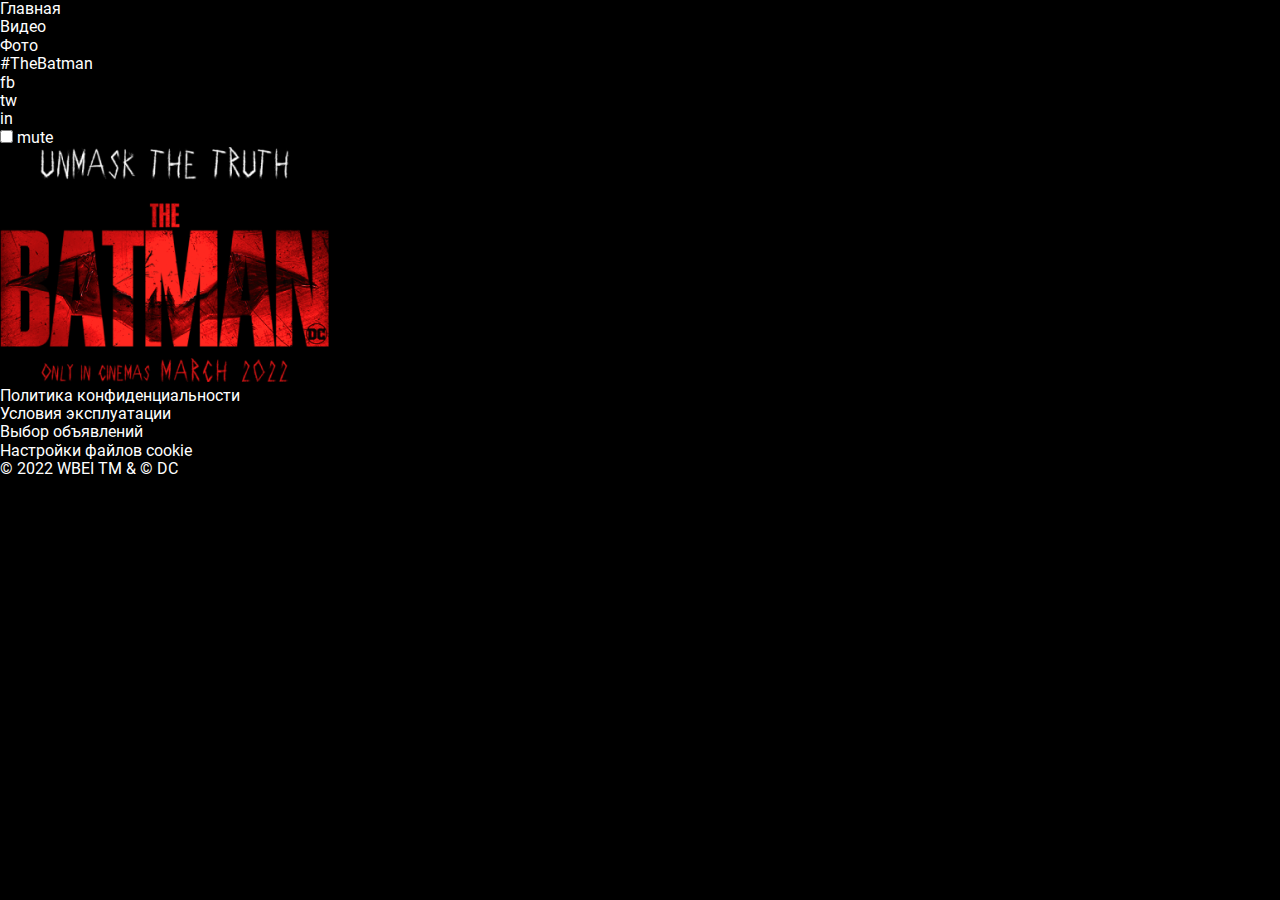
==== index.html @ 987096cd "init project" ====
<!DOCTYPE html>
<html lang="en">
<head>
  <meta charset="UTF-8">
  <meta http-equiv="X-UA-Compatible" content="IE=edge">
  <meta name="viewport" content="width=device-width, initial-scale=1.0">
  <title>Batman</title>
  <link rel="stylesheet" href="style/normalize.css">
  <link rel="stylesheet" href="style/style.css">
</head>
<body>
  <header class="header">
    <nav class="header__navigation navigation">
      <ul class="navigation__list">
        <li class="navigation__item">
          <a class="navigation__link">Главная</a>
        </li>
        <li class="navigation__item">
          <a href="video.html" class="navigation__link">Видео</a>
        </li>
        <li class="navigation__item">
          <a href="photo.html" class="navigation__link">Фото</a>
        </li>
      </ul>

      <p class="header__hashtag">#TheBatman</p>

      <ul class="header__social social">
        <li class="social__link">
          <a href="#" class="social__item">fb</a>
        </li>
        <li class="social__link">
          <a href="#" class="social__item">tw</a>
        </li>
        <li class="social__link">
          <a href="#" class="social__item">in</a>
        </li>
      </ul>
    </nav>
    <div class="nute">
      <input  class="mute__checkbox" type="checkbox" id="mute">
      <lable for="mute" class="mute__lable">mute</lable>
    </div>
  </header>
  <main class="main">
    <img class="logo" src="img/logo.png" alt="Логотип к фильму Бэтмен" width="329" height="235">
  </main>
  <footer class="footer">
    <ul class="footer__links">
      <li><a href="#" class="footer__link">Политика конфиденциальности</a></li>
      <li><a href="#" class="footer__link">Условия эксплуатации</a></li>
      <li><a href="#" class="footer__link">Выбор объявлений</a></li>
      <li><a href="#" class="footer__link">Настройки файлов cookie</a></li>
    </ul>
    
    <p class="footer__copyright">© 2022 WBEI TM & © DC</p>
  </footer>
</body>
</html>
---- style/style.css ----
@font-face {
  font-family: "Roboto";
  font-weight: 400;
  font-display: swap;
  src: local("Roboto"), url("../fonts/roboto-v29-latin_cyrillic-regular.woff2") format("woff2"),
    url("../fonts/roboto-v29-latin_cyrillic-regular.woff") format("woff");
}

@font-face {
  font-family: "Roboto";
  font-weight: 500;
  font-display: swap;
  src: local("Roboto"), url("../fonts/roboto-v29-latin_cyrillic-500.woff2") format("woff2"),
    url("../fonts/roboto-v29-latin_cyrillic-500.woff") format("woff");
}

html {
  box-sizing: border-box;
}

*,
*::after,
*::before {
  box-sizing: inherit;
}

body {
  height: 100vh;
  min-width: 320px;
  font-family: "Roboto", sans-serif;
  background-color: #000000;
  color: #ffffff;
}

img {
  max-width: 100%;
  height: auto;
}

button {
  padding: 0;
  cursor: pointer;
}

a {
  color: inherit;
  text-decoration: none;
}

ul {
  list-style: none;
  padding: 0;
  margin: 0;
}

h1, h2, h3, p {
  margin: 0;
}
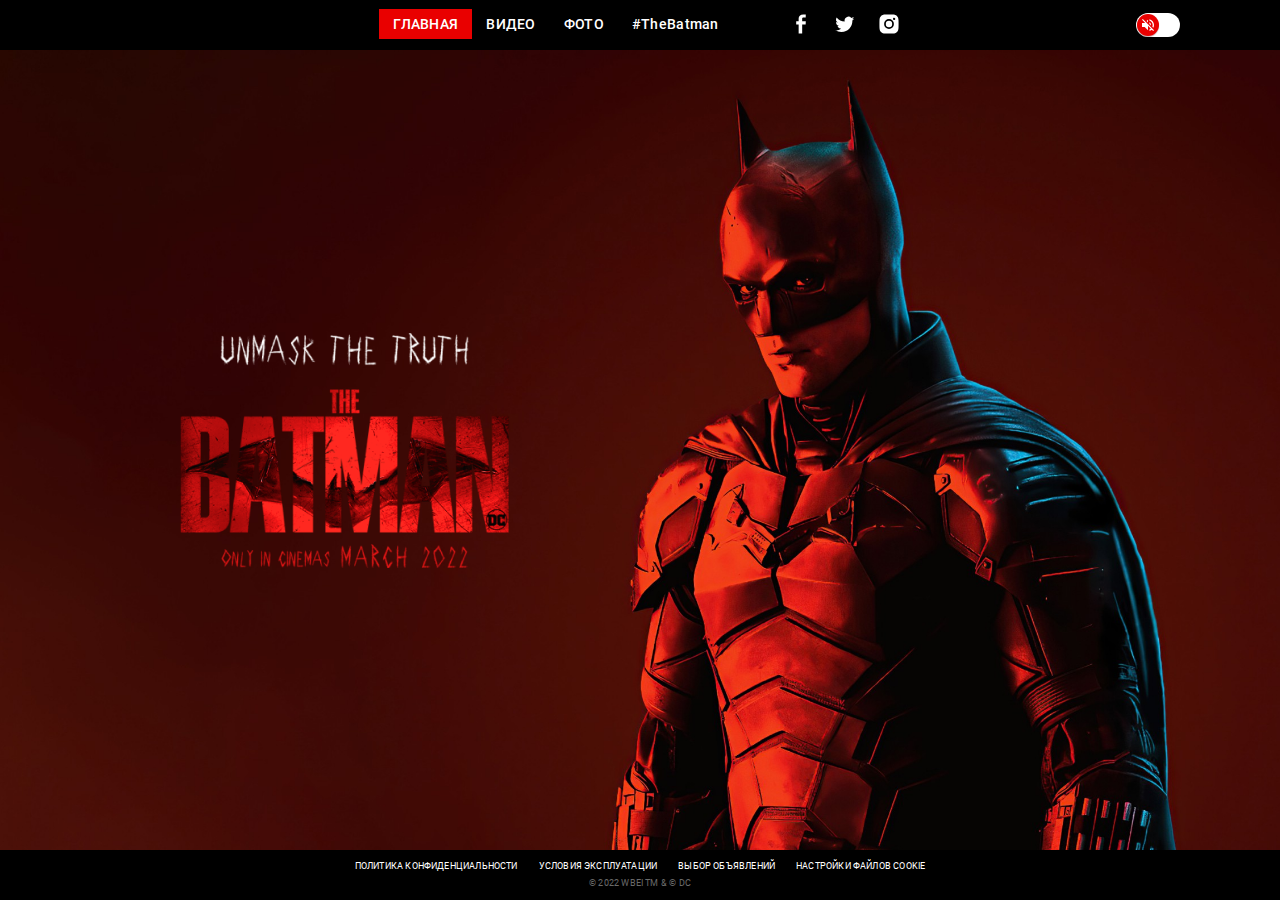
==== commit fe7220ae: "adding styles to style.css" ====
--- a/index.html
+++ b/index.html
@@ -1,22 +1,30 @@
 <!DOCTYPE html>
 <html lang="en">
+
 <head>
   <meta charset="UTF-8">
   <meta http-equiv="X-UA-Compatible" content="IE=edge">
   <meta name="viewport" content="width=device-width, initial-scale=1.0">
   <title>Batman</title>
+
+  <link rel="preload" href="fonts/roboto-v29-latin_cyrillic-regular.woff2" as="font" type="font/woff2" crossorigin>
+  <link rel="preload" href="fonts/roboto-v29-latin_cyrillic-500.woff2" as="font" type="font/woff2" crossorigin>
+
   <link rel="stylesheet" href="style/normalize.css">
   <link rel="stylesheet" href="style/style.css">
 </head>
+
 <body>
   <header class="header">
+    <button class="burger"></button>
     <nav class="header__navigation navigation">
+      <button class="navigation__close"></button>
       <ul class="navigation__list">
         <li class="navigation__item">
-          <a class="navigation__link">Главная</a>
+          <a class="navigation__link navigation__link-active">Главная</a>
         </li>
         <li class="navigation__item">
-          <a href="video.html" class="navigation__link">Видео</a>
+          <a href="video.html" class="navigation__link ">Видео</a>
         </li>
         <li class="navigation__item">
           <a href="photo.html" class="navigation__link">Фото</a>
@@ -26,23 +34,44 @@
       <p class="header__hashtag">#TheBatman</p>
 
       <ul class="header__social social">
-        <li class="social__link">
-          <a href="#" class="social__item">fb</a>
+        <li class="social__link social__link-fb">
+          <a href="#" class="social__item">
+            <svg width="24" height="24" fill="currentColor" xmlns="http://www.w3.org/2000/svg">
+              <g clip-path="url(#a)">
+                <path
+                  d="M9.65 21.6v-9.01H7.2V9.348h2.45v-2.77c0-2.178 1.448-4.177 4.784-4.177 1.35 0 2.35.126 2.35.126l-.08 3.029s-1.018-.01-2.13-.01c-1.202 0-1.395.54-1.395 1.434v2.368H16.8l-.157 3.244h-3.464V21.6H9.651Z" />
+              </g>
+            </svg>
+          </a>
         </li>
-        <li class="social__link">
-          <a href="#" class="social__item">tw</a>
+        <li class="social__link social__link-twitter">
+          <a href="#" class="social__item">
+            <svg width="24" height="24" fill="currentColor" xmlns="http://www.w3.org/2000/svg">
+              <g clip-path="url(#a)">
+                <path
+                  d="M21.301 6.521a7.788 7.788 0 0 1-2.233.612 3.898 3.898 0 0 0 1.71-2.152 7.763 7.763 0 0 1-2.47.944 3.89 3.89 0 0 0-6.626 3.547A11.043 11.043 0 0 1 3.666 5.41 3.89 3.89 0 0 0 4.87 10.6a3.88 3.88 0 0 1-1.761-.487v.05a3.89 3.89 0 0 0 3.12 3.814 3.917 3.917 0 0 1-1.757.066 3.891 3.891 0 0 0 3.633 2.7 7.803 7.803 0 0 1-4.83 1.666c-.31 0-.62-.018-.928-.055a11 11 0 0 0 5.96 1.747c7.154 0 11.065-5.925 11.065-11.064 0-.167-.004-.335-.012-.502a7.906 7.906 0 0 0 1.94-2.012l.001-.003Z" />
+              </g>
+            </svg>
+          </a>
         </li>
-        <li class="social__link">
-          <a href="#" class="social__item">in</a>
+        <li class="social__link social__link-instagram">
+          <a href="#" class="social__item">
+            <svg width="24" height="24" fill="currentColor" xmlns="http://www.w3.org/2000/svg">
+              <g clip-path="url(#a)">
+                <path
+                  d="M12 8.81A3.197 3.197 0 0 0 8.81 12 3.197 3.197 0 0 0 12 15.19 3.197 3.197 0 0 0 15.19 12 3.197 3.197 0 0 0 12 8.81ZM21.568 12c0-1.32.012-2.63-.063-3.949-.074-1.531-.423-2.89-1.543-4.01-1.122-1.123-2.48-1.47-4.011-1.544-1.321-.074-2.63-.062-3.949-.062-1.32 0-2.63-.012-3.948.062-1.532.074-2.891.424-4.011 1.544-1.122 1.122-1.47 2.479-1.544 4.01-.074 1.321-.062 2.63-.062 3.949s-.012 2.63.062 3.949c.075 1.531.424 2.89 1.544 4.01 1.122 1.123 2.48 1.47 4.01 1.544 1.322.074 2.63.062 3.95.062 1.32 0 2.63.012 3.948-.062 1.532-.074 2.89-.424 4.01-1.544 1.123-1.122 1.47-2.479 1.544-4.01.077-1.319.063-2.628.063-3.949ZM12 16.908A4.901 4.901 0 0 1 7.092 12 4.901 4.901 0 0 1 12 7.092 4.901 4.901 0 0 1 16.908 12 4.901 4.901 0 0 1 12 16.908Zm5.11-8.87a1.145 1.145 0 0 1-1.147-1.147c0-.634.512-1.146 1.146-1.146a1.145 1.145 0 0 1 .811 1.957 1.146 1.146 0 0 1-.81.335Z" />
+              </g>
+            </svg>
+          </a>
         </li>
       </ul>
     </nav>
-    <div class="nute">
-      <input  class="mute__checkbox" type="checkbox" id="mute">
-      <lable for="mute" class="mute__lable">mute</lable>
+    <div class="header__mute mute">
+      <input class="mute__checkbox" type="checkbox" id="mute">
+      <lable for="mute" class="mute__lable"></lable>
     </div>
   </header>
-  <main class="main">
+  <main class="main main-index">
     <img class="logo" src="img/logo.png" alt="Логотип к фильму Бэтмен" width="329" height="235">
   </main>
   <footer class="footer">
@@ -52,8 +81,9 @@
       <li><a href="#" class="footer__link">Выбор объявлений</a></li>
       <li><a href="#" class="footer__link">Настройки файлов cookie</a></li>
     </ul>
-    
+
     <p class="footer__copyright">© 2022 WBEI TM & © DC</p>
   </footer>
 </body>
+
 </html>--- a/style/style.css
+++ b/style/style.css
@@ -30,6 +30,9 @@
   font-family: "Roboto", sans-serif;
   background-color: #000000;
   color: #ffffff;
+  display: flex;
+  flex-direction: column;
+  justify-content: space-between;
 }
 
 img {
@@ -53,7 +56,292 @@
   margin: 0;
 }
 
-h1, h2, h3, p {
+h1,
+h2,
+h3,
+p {
   margin: 0;
 }
 
+.header {
+  padding: 9px 0 9px 0;
+  position: relative;
+  min-height: 50px;
+}
+
+.navigation {
+  display: flex;
+  justify-content: center;
+  align-items: center;
+  font-weight: 500;
+  font-size: 14px;
+  line-height: 16px;
+  letter-spacing: 0.02em;
+}
+
+.navigation__list {
+  display: flex;
+  text-transform: uppercase;
+  margin-right: 14px;
+}
+
+.navigation__link {
+  padding: 7px 14px 7px 14px;
+  display: block;
+}
+
+.navigation__link-active {
+  background-color: #e90000;
+}
+
+.header__hashtag {
+  margin-right: 70px;
+}
+
+.social {
+  display: flex;
+}
+
+.social__link {
+  width: 24px;
+  height: 24px;
+  color: #ffffff;
+  transition: color 0.5s ease-in-out;
+}
+
+.social__link:hover {
+  color: red;
+}
+
+.social__link:not(:last-child) {
+  margin-right: 20px;
+}
+
+.social__item {
+  display: block;
+  height: 100%;
+}
+
+.mute {
+  position: absolute;
+  right: 100px;
+  top: 50%;
+  transform: translateY(-50%);
+  width: 44px;
+  height: 24px;
+  overflow: hidden;
+  background-color: #ffffff;
+  border-radius: 30px;
+}
+
+.mute__checkbox {
+  position: relative;
+  width: 100%;
+  height: 100%;
+  padding: 0;
+  margin: 0;
+  opacity: 0;
+  cursor: pointer;
+  z-index: 3;
+}
+
+.mute__lable::before,
+.mute__lable::after {
+  content: "";
+  position: absolute;
+  top: 1px;
+  left: 1px;
+  width: 22px;
+  height: 22px;
+  display: block;
+  background-color: #e90000;
+  box-shadow: 0px 1px 1px rgba(69, 2, 2, 0.3);
+  border-radius: 50%;
+  transition: left 0.3s ease-in-out, right 0.3s ease-in-out;
+  background-position: center;
+  background-repeat: no-repeat;
+}
+
+.mute__lable::before {
+  background-image: url("../img/volume_off.svg");
+}
+
+.mute__lable::after {
+  background-image: url("../img/volume_on.svg");
+  right: -22px;
+  left: auto;
+}
+
+.mute__checkbox:checked + .mute__lable::before {
+  left: -22px;
+}
+
+.mute__checkbox:checked + .mute__lable::after {
+  right: 1px;
+}
+
+.burger,
+.navigation__close {
+  display: none;
+}
+
+.main {
+  flex-grow: 1;
+}
+
+.main-index {
+  display: flex;
+  align-items: center;
+  background-image: url("../img/bg.jpg");
+  background-position: top;
+  background-size: cover;
+  padding-left: 180px;
+}
+
+.logo {
+  animation: zoomIn 1s;
+}
+
+@keyframes zoomIn {
+  from {
+    transform: scale3d(0, 0, 0);
+  }
+}
+
+.footer {
+  min-height: 50px;
+  padding: 10px 0 10px 0;
+  display: flex;
+  flex-direction: column;
+  align-items: center;
+  justify-content: center;
+  font-size: 9px;
+  line-height: 11px;
+  letter-spacing: 0.02em;
+  text-transform: uppercase;
+}
+
+.footer__links {
+  display: flex;
+  gap: 21px;
+  margin-bottom: 6px;
+}
+
+.footer__copyright {
+  color: #6a6a6a;
+}
+
+@media (max-width: 1024px) {
+  .mute {
+    right: 20px;
+  }
+
+  .main-index {
+    padding-left: 60px;
+  }
+}
+
+@media (max-width: 768px) {
+  .header {
+    display: flex;
+    align-items: center;
+    padding: 0 20px 0 20px;
+  }
+
+  .burger {
+    display: block;
+    width: 20px;
+    height: 12px;
+    background-color: transparent;
+    background-image: url("../img/burger.svg");
+    border: none;
+  }
+
+  .navigation {
+    position: fixed;
+    top: 0;
+    left: 0;
+    bottom: 0;
+    width: 240px;
+    transform: translateX(-240px);
+    transition: transform 0.3s ease-in-out;
+    background-color: #260707;
+    flex-direction: column;
+    justify-content: flex-start;
+    align-items: stretch;
+    text-align: center;
+    padding-top: 90px;
+  }
+
+  .navigation-active {
+    transform: translateX(0);
+  }
+
+  .navigation__link {
+    padding: 12px 0 12px 0;
+  }
+
+  .navigation__list {
+    flex-direction: column;
+    margin-right: 0;
+    gap: 6px;
+    margin-bottom: 13px;
+  }
+
+  .navigation__close {
+    position: absolute;
+    display: block;
+    top: 20px;
+    left: 20px;
+    width: 16px;
+    height: 16px;
+    background-color: transparent;
+    background-image: url("../img/close.svg");
+    border: none;
+  }
+
+  .header__hashtag {
+    margin-right: 0;
+    margin-bottom: 40px;
+  }
+
+  .social {
+    justify-content: center;
+  }
+
+  .main-index {
+    padding-left: 30px;
+  }
+
+  .logo {
+    width: 230px;
+  }
+
+  .footer {
+    padding: 0 20px 0 20px;
+    text-align: center;
+  }
+}
+
+@media (max-width: 580px) {
+  .main-index {
+    align-items: flex-end;
+    justify-content: center;
+    padding-left: 0;
+    padding-bottom: 64px;
+    background-image: linear-gradient(0.11deg, rgba(0, 0, 0, 0.76) 32.14%, rgba(255, 0, 0, 0) 72.56%),
+      url("../img/bg-mobile.jpg");
+    filter: drop-shadow(0px 4px 4px rgba(0, 0, 0, 0.25));
+  }
+
+  .logo {
+    width: 125px;
+  }
+
+  .footer {
+    font-size: 6px;
+    line-height: 7px;
+    text-align: center;
+    letter-spacing: 0.02em;
+  }
+}
